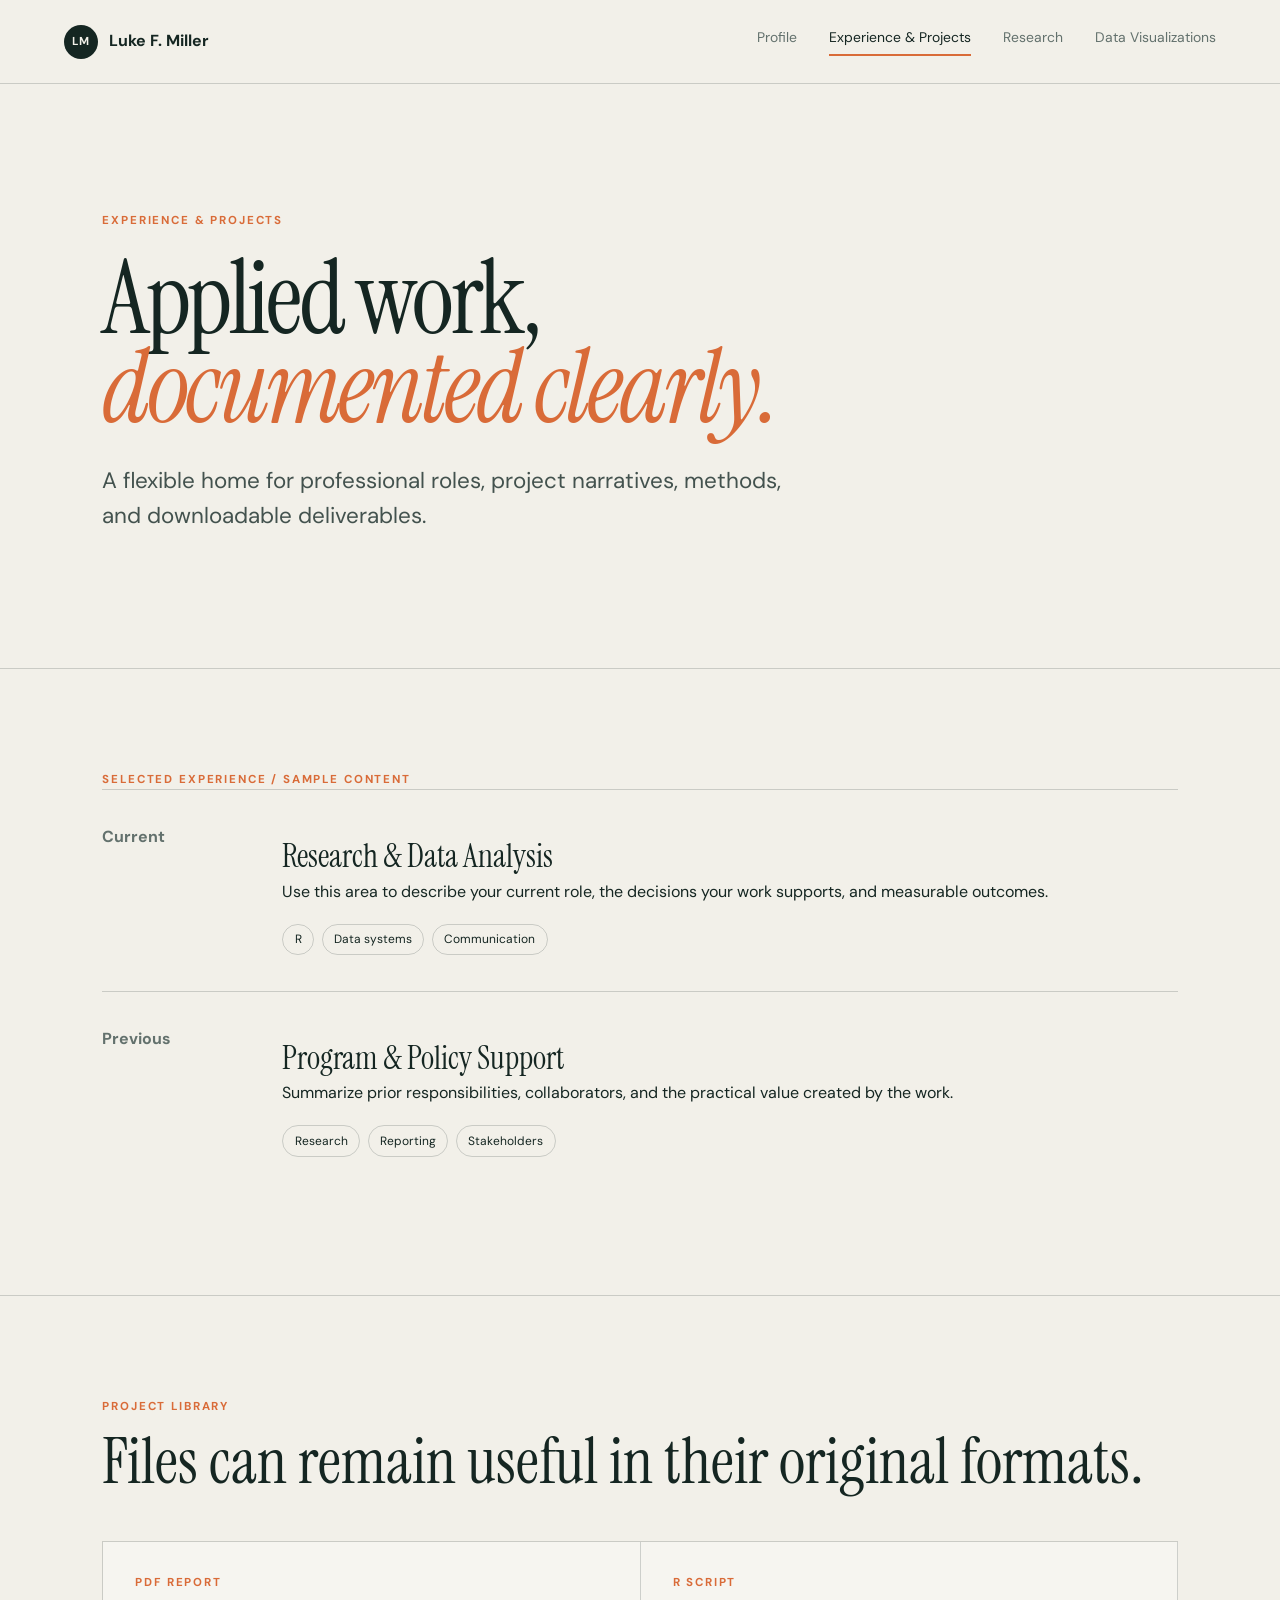
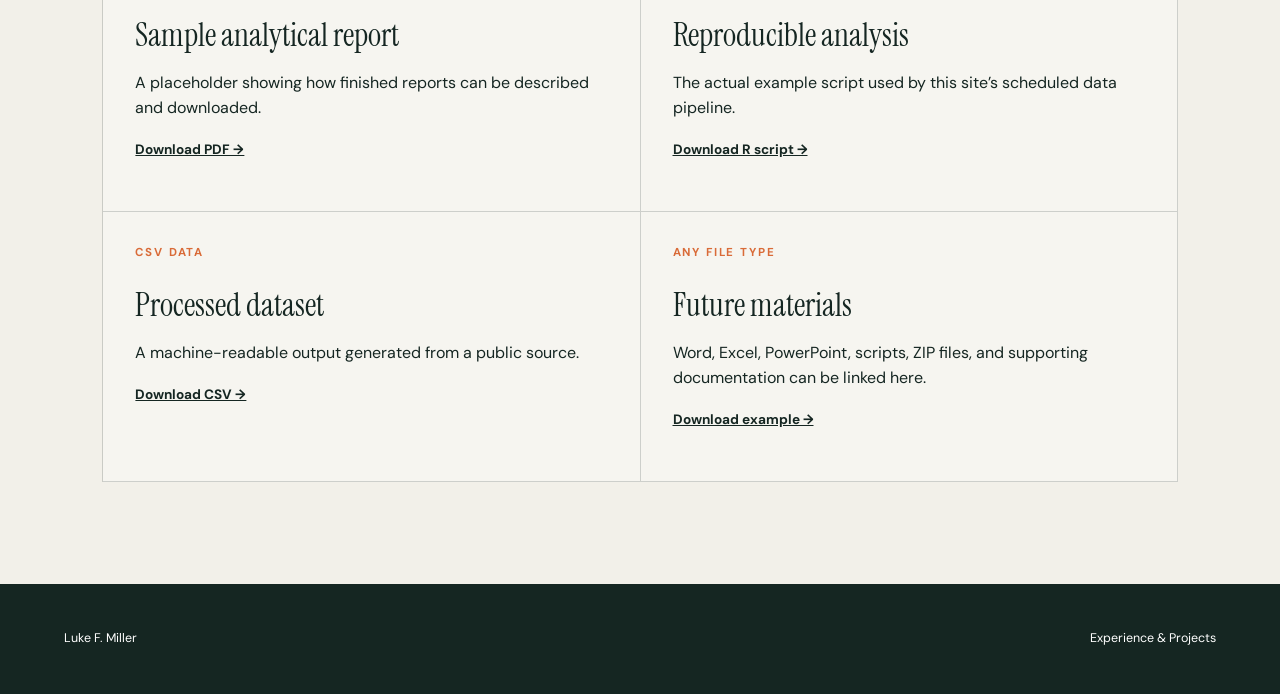
==== docs/experience.html @ 25cd1613 "Build professional portfolio and automated data dashboard" ====
<!doctype html>
<html lang="en">
<head>
  <meta charset="utf-8"><meta name="viewport" content="width=device-width,initial-scale=1">
  <title>Experience & Projects | Luke F. Miller</title>
  <link rel="stylesheet" href="assets/styles.css">
</head>
<body>
  <a class="skip-link" href="#main">Skip to content</a>
  <header class="site-header">
    <a class="brand" href="index.html"><span>LM</span> Luke F. Miller</a>
    <button class="nav-toggle" aria-expanded="false" aria-controls="site-nav">Menu</button>
    <nav id="site-nav" aria-label="Primary"><a href="index.html">Profile</a><a class="active" href="experience.html">Experience &amp; Projects</a><a href="research.html">Research</a><a href="visualizations.html">Data Visualizations</a></nav>
  </header>
  <main id="main">
    <section class="page-intro"><div class="eyebrow">Experience &amp; Projects</div><h1>Applied work,<br><em>documented clearly.</em></h1><p class="lede">A flexible home for professional roles, project narratives, methods, and downloadable deliverables.</p></section>
    <section class="section">
      <div class="section-number">Selected experience / sample content</div>
      <div class="timeline">
        <article><div class="date">Current</div><div><h2>Research &amp; Data Analysis</h2><p>Use this area to describe your current role, the decisions your work supports, and measurable outcomes.</p><div class="tag-row"><span>R</span><span>Data systems</span><span>Communication</span></div></div></article>
        <article><div class="date">Previous</div><div><h2>Program &amp; Policy Support</h2><p>Summarize prior responsibilities, collaborators, and the practical value created by the work.</p><div class="tag-row"><span>Research</span><span>Reporting</span><span>Stakeholders</span></div></div></article>
      </div>
    </section>
    <section class="section">
      <div class="section-number">Project library</div>
      <h2>Files can remain useful in their original formats.</h2>
      <div class="project-grid">
        <article class="project"><div class="project-type">PDF report</div><h3>Sample analytical report</h3><p>A placeholder showing how finished reports can be described and downloaded.</p><a href="downloads/sample-project-report.pdf" download>Download PDF →</a></article>
        <article class="project"><div class="project-type">R script</div><h3>Reproducible analysis</h3><p>The actual example script used by this site’s scheduled data pipeline.</p><a href="downloads/update_earthquakes.R" download>Download R script →</a></article>
        <article class="project"><div class="project-type">CSV data</div><h3>Processed dataset</h3><p>A machine-readable output generated from a public source.</p><a href="data/earthquakes.csv" download>Download CSV →</a></article>
        <article class="project"><div class="project-type">Any file type</div><h3>Future materials</h3><p>Word, Excel, PowerPoint, scripts, ZIP files, and supporting documentation can be linked here.</p><a href="downloads/sample-project-notes.txt" download>Download example →</a></article>
      </div>
    </section>
  </main>
  <footer><span>Luke F. Miller</span><span>Experience &amp; Projects</span></footer>
  <script src="assets/site.js"></script>
</body>
</html>
---- docs/assets/styles.css ----
@import url('https://fonts.googleapis.com/css2?family=DM+Sans:wght@400;500;600;700&family=Instrument+Serif:ital@0;1&display=swap');
:root{--ink:#152622;--paper:#f2f0e9;--white:#fff;--accent:#d96b38;--teal:#174f48;--lime:#c8d86b;--line:rgba(21,38,34,.18);--muted:#63716d;--sans:"DM Sans",sans-serif;--serif:"Instrument Serif",serif}
*{box-sizing:border-box}html{scroll-behavior:smooth}body{margin:0;background:var(--paper);color:var(--ink);font-family:var(--sans);line-height:1.55}.skip-link{position:absolute;left:-999px}.skip-link:focus{left:1rem;top:1rem;background:#fff;padding:.75rem;z-index:99}a{color:inherit}.site-header{height:84px;padding:0 clamp(1.25rem,5vw,5rem);display:flex;align-items:center;justify-content:space-between;border-bottom:1px solid var(--line);position:relative}.brand{text-decoration:none;font-weight:700;display:flex;align-items:center;gap:.7rem}.brand span{display:grid;place-items:center;width:34px;height:34px;border-radius:50%;background:var(--ink);color:var(--paper);font-size:.72rem;letter-spacing:.08em}.site-header nav{display:flex;gap:clamp(1rem,2.5vw,2.5rem)}.site-header nav a{text-decoration:none;color:var(--muted);font-size:.87rem}.site-header nav a:hover,.site-header nav a.active{color:var(--ink)}.site-header nav a.active{border-bottom:2px solid var(--accent);padding-bottom:.35rem}.nav-toggle{display:none;border:1px solid var(--ink);background:transparent;padding:.55rem .8rem}
main{min-height:70vh}.hero,.page-intro{padding:clamp(5rem,10vw,10rem) clamp(1.25rem,8vw,8rem) 4rem}.hero{min-height:calc(100vh - 84px)}.eyebrow,.section-number,.project-type,.pub-kind{text-transform:uppercase;letter-spacing:.16em;font-size:.72rem;font-weight:700;color:var(--accent)}h1,h2,h3,p{margin-top:0}h1{font-family:var(--serif);font-size:clamp(4rem,9vw,8.5rem);line-height:.87;font-weight:400;max-width:1100px;margin:1.5rem 0 2rem;letter-spacing:-.035em}h1 em,h2 em{color:var(--accent);font-weight:400}.lede{font-size:clamp(1.1rem,2vw,1.4rem);max-width:720px;color:#43524e}.actions{display:flex;gap:.8rem;flex-wrap:wrap;margin:2.5rem 0}.button{display:inline-flex;align-items:center;justify-content:center;text-decoration:none;border:1px solid var(--ink);padding:.9rem 1.25rem;font-weight:600;font-size:.88rem}.button.primary{background:var(--ink);color:#fff}.button.secondary{background:transparent}.button.small{padding:.65rem 1rem}.hero-rule{height:1px;background:var(--line);margin:clamp(4rem,9vw,8rem) 0 1.5rem}.contact-strip{display:flex;flex-wrap:wrap;gap:1.5rem}.contact-strip a{font-size:.82rem;text-decoration:none;border-bottom:1px solid var(--line)}
.section{padding:clamp(4rem,8vw,8rem) clamp(1.25rem,8vw,8rem);border-top:1px solid var(--line)}.split{display:grid;grid-template-columns:minmax(240px,1fr) minmax(300px,1fr);gap:8vw}.section h2{font-family:var(--serif);font-size:clamp(2.6rem,5vw,5rem);font-weight:400;line-height:.95;margin:1rem 0}.prose{font-size:1.05rem;max-width:700px}.muted{color:var(--muted)}code{font-size:.88em;background:rgba(255,255,255,.6);padding:.14rem .35rem}.text-link{font-weight:700;text-decoration:none;border-bottom:1px solid}
.feature-grid{display:grid;grid-template-columns:repeat(3,1fr);margin:0 clamp(1.25rem,5vw,5rem) clamp(4rem,8vw,8rem)}.feature-card{min-height:360px;background:#fff;padding:2rem;display:flex;flex-direction:column;text-decoration:none;border-right:1px solid var(--line);transition:transform .2s}.feature-card:hover{transform:translateY(-5px)}.feature-card span{font-size:.75rem;text-transform:uppercase;letter-spacing:.15em}.feature-card h3{font-family:var(--serif);font-size:2.4rem;line-height:1.05;font-weight:400;margin:auto 0}.feature-card b{font-size:.85rem}.feature-card.dark{background:var(--teal);color:#fff}.feature-card.accent{background:var(--lime)}.resume-preview{display:grid;grid-template-columns:1fr 1.2fr;gap:6vw;background:var(--white)}.resume-preview iframe{width:100%;height:620px;border:1px solid var(--line);background:#eee}
.page-intro{padding-bottom:7rem}.page-intro h1{font-size:clamp(3.8rem,8vw,7.5rem)}.timeline article,.publication-list article{display:grid;grid-template-columns:180px 1fr;border-top:1px solid var(--line);padding:2.2rem 0}.timeline h2,.publication-list h2{font-family:var(--serif);font-size:2rem;font-weight:400;margin-bottom:.5rem}.date,.pub-year{font-weight:700;color:var(--muted)}.tag-row{display:flex;flex-wrap:wrap;gap:.5rem;margin-top:1.2rem}.tag-row span{border:1px solid var(--line);border-radius:20px;padding:.35rem .7rem;font-size:.75rem}.tag-row.large span{font-size:.9rem;padding:.55rem 1rem}.project-grid{display:grid;grid-template-columns:repeat(2,1fr);margin-top:3rem;border-top:1px solid var(--line);border-left:1px solid var(--line)}.project{min-height:270px;padding:2rem;border-right:1px solid var(--line);border-bottom:1px solid var(--line);background:rgba(255,255,255,.32)}.project h3{font-family:var(--serif);font-size:2rem;font-weight:400;margin:1.2rem 0 .7rem}.project a,.publication-list a{font-weight:700;font-size:.85rem;margin-right:1rem}.research-hero{background:var(--teal);color:#fff}.research-hero .lede{color:#dbe5e2}
.dashboard-intro{padding-bottom:4rem}.dashboard-shell{margin:0 clamp(1.25rem,5vw,5rem) 6rem;background:#fff;border:1px solid var(--line)}.dashboard-toolbar{display:flex;justify-content:space-between;align-items:center;padding:1rem 1.5rem;border-bottom:1px solid var(--line)}.dashboard-toolbar>div{display:flex;align-items:center;gap:.65rem}.dashboard-toolbar small{color:var(--muted);margin-left:.5rem}.status-dot{width:9px;height:9px;background:#4ea867;border-radius:50%;box-shadow:0 0 0 4px rgba(78,168,103,.15)}.metric-grid{display:grid;grid-template-columns:repeat(4,1fr)}.metric{padding:1.5rem;border-right:1px solid var(--line);border-bottom:1px solid var(--line)}.metric:last-child{border-right:0}.metric span,.metric small{display:block;color:var(--muted);font-size:.78rem}.metric strong{display:block;font-family:var(--serif);font-size:3.3rem;font-weight:400;line-height:1;margin:.8rem 0}.metric small{white-space:nowrap;overflow:hidden;text-overflow:ellipsis}.chart-panel,.table-panel{padding:2rem;border-bottom:1px solid var(--line)}.chart-heading{display:flex;justify-content:space-between;align-items:flex-end;gap:2rem;margin-bottom:2rem}.chart-heading h2{font-family:var(--serif);font-size:2.2rem;font-weight:400;margin:.3rem 0 0}.chart-heading label{font-size:.8rem}.chart-heading select{margin-left:.5rem;padding:.5rem;background:#fff;border:1px solid var(--line)}.bar-chart{display:grid;gap:.8rem}.bar-row{display:grid;grid-template-columns:70px 1fr 40px;gap:1rem;align-items:center;font-size:.78rem}.bar-row>div{height:24px;background:#edf0eb}.bar-row i{display:block;height:100%;min-width:2px;background:var(--accent);transition:width .3s}.table-scroll{overflow:auto}table{width:100%;border-collapse:collapse;font-size:.84rem}th,td{text-align:left;padding:.85rem;border-bottom:1px solid var(--line)}th{text-transform:uppercase;letter-spacing:.08em;font-size:.67rem;color:var(--muted)}.mag{display:grid;place-items:center;width:38px;height:38px;border-radius:50%;background:var(--lime)}.methodology{background:#e5e7df}
footer{min-height:110px;padding:2rem clamp(1.25rem,5vw,5rem);display:flex;align-items:center;justify-content:space-between;background:var(--ink);color:#fff;font-size:.78rem}
@media(max-width:850px){.site-header{height:auto;min-height:72px;flex-wrap:wrap;padding:1rem 1.25rem}.nav-toggle{display:block}.site-header nav{display:none;flex-basis:100%;flex-direction:column;padding:1.5rem 0 .5rem}.site-header nav.open{display:flex}.split,.resume-preview{grid-template-columns:1fr}.feature-grid{grid-template-columns:1fr}.feature-card{min-height:260px}.metric-grid{grid-template-columns:repeat(2,1fr)}.project-grid{grid-template-columns:1fr}.timeline article,.publication-list article{grid-template-columns:1fr;gap:.6rem}.resume-preview iframe{height:500px}.dashboard-toolbar,.chart-heading{align-items:flex-start;flex-direction:column}.dashboard-toolbar small{display:block;margin:0}.contact-strip{gap:.8rem 1.2rem}}@media(max-width:480px){h1{font-size:3.5rem}.metric-grid{grid-template-columns:1fr}.metric{border-right:0}.resume-preview iframe{height:430px}.hero{padding-top:4rem}}
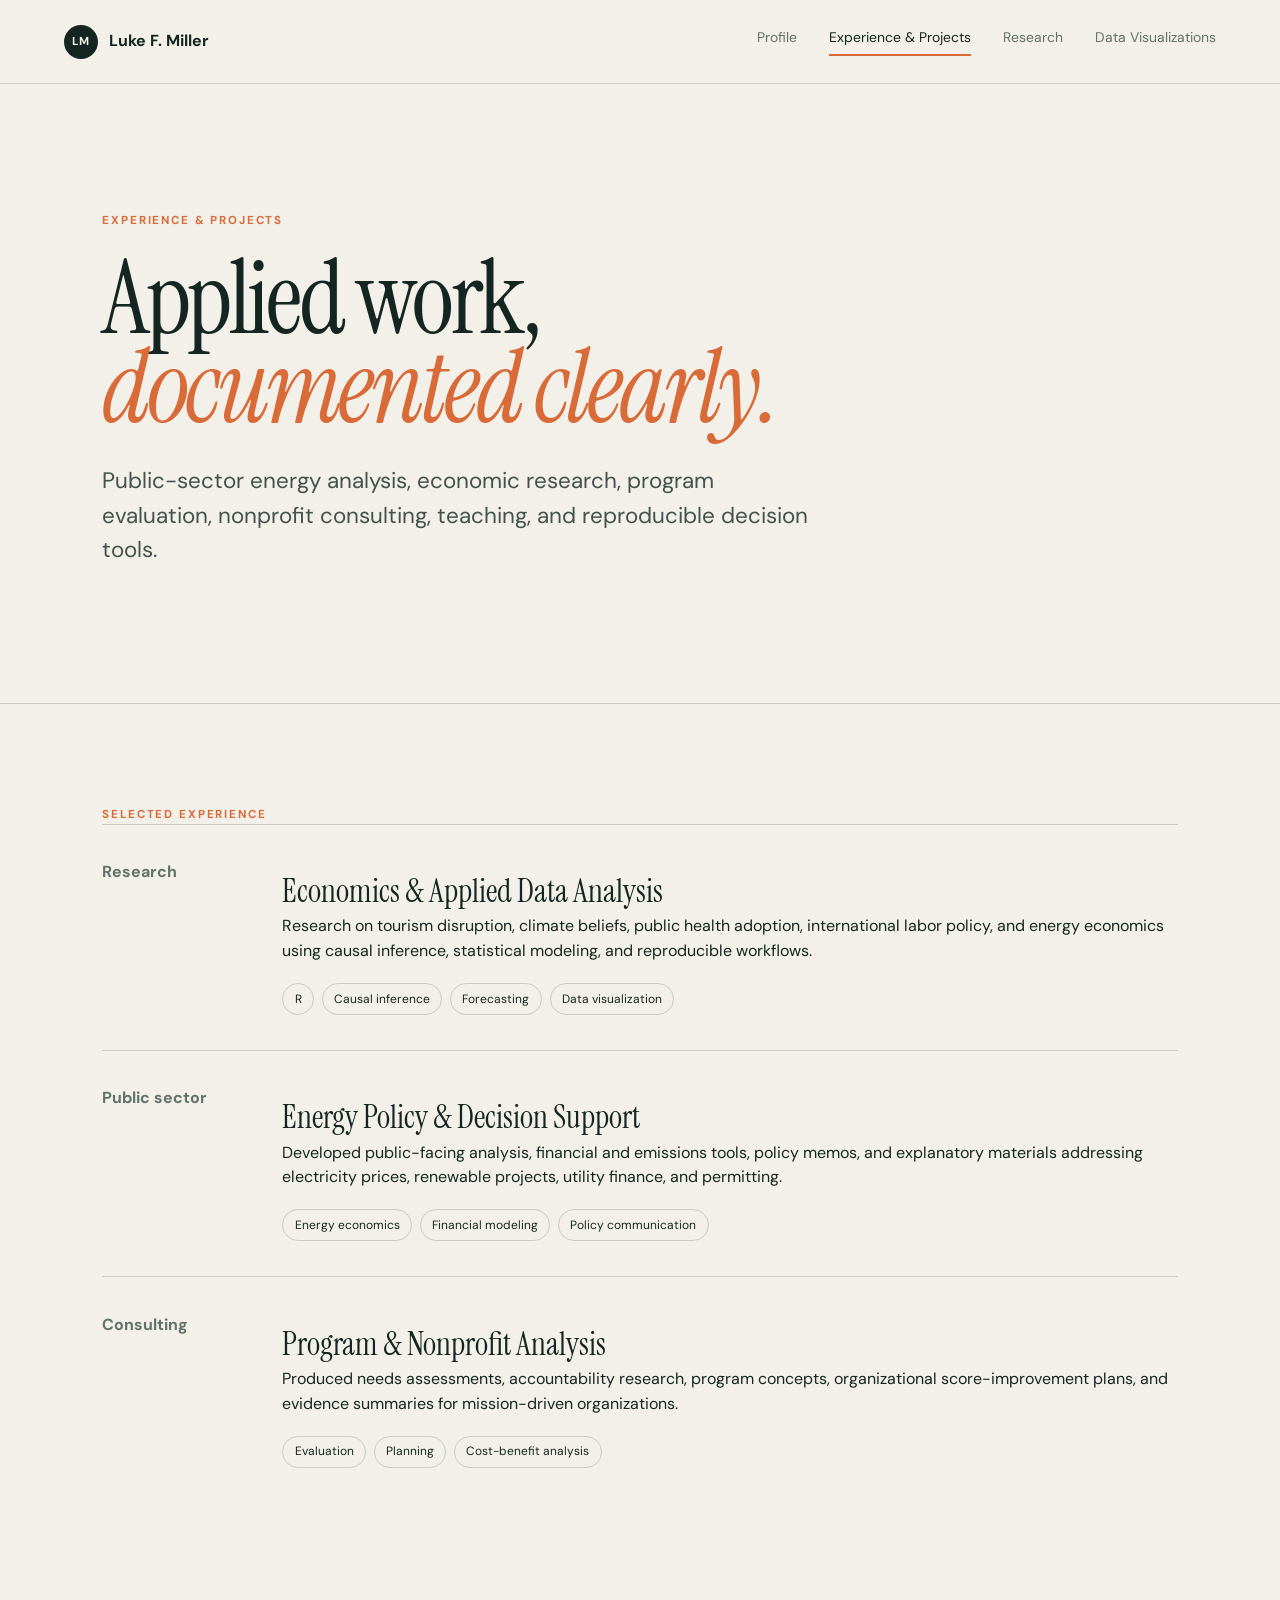
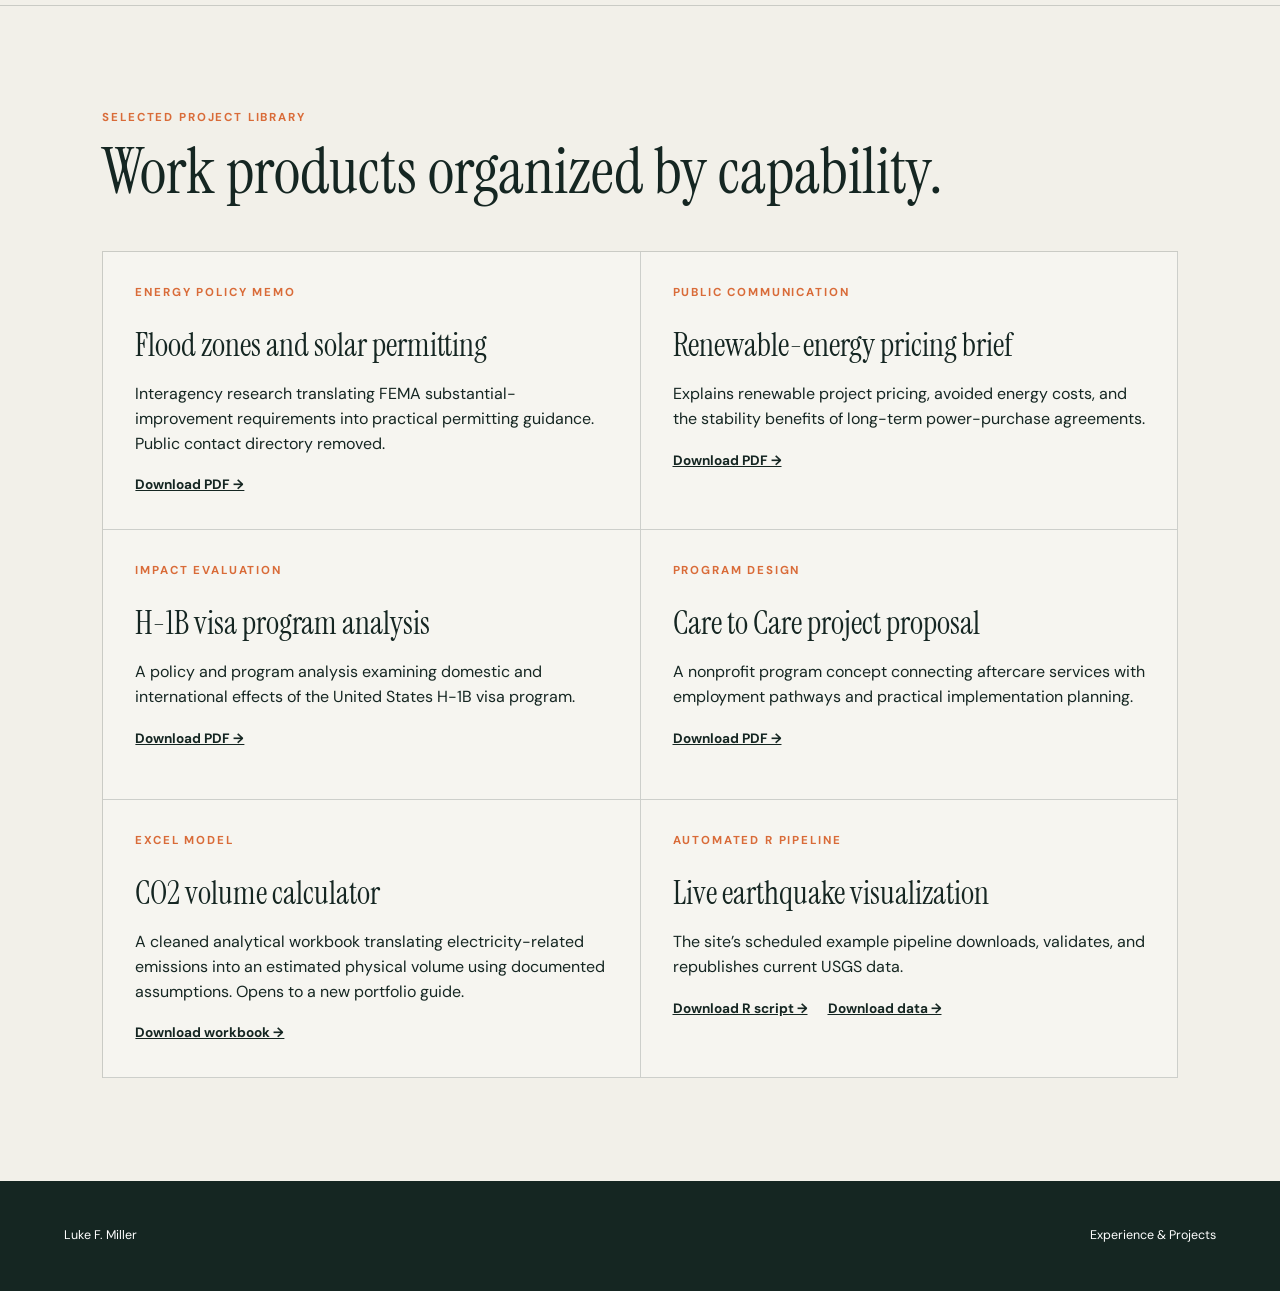
==== commit 0c7f1eb1: "Add verified portfolio work and credentials" ====
--- a/docs/experience.html
+++ b/docs/experience.html
@@ -13,22 +13,25 @@
     <nav id="site-nav" aria-label="Primary"><a href="index.html">Profile</a><a class="active" href="experience.html">Experience &amp; Projects</a><a href="research.html">Research</a><a href="visualizations.html">Data Visualizations</a></nav>
   </header>
   <main id="main">
-    <section class="page-intro"><div class="eyebrow">Experience &amp; Projects</div><h1>Applied work,<br><em>documented clearly.</em></h1><p class="lede">A flexible home for professional roles, project narratives, methods, and downloadable deliverables.</p></section>
+    <section class="page-intro"><div class="eyebrow">Experience &amp; Projects</div><h1>Applied work,<br><em>documented clearly.</em></h1><p class="lede">Public-sector energy analysis, economic research, program evaluation, nonprofit consulting, teaching, and reproducible decision tools.</p></section>
     <section class="section">
-      <div class="section-number">Selected experience / sample content</div>
+      <div class="section-number">Selected experience</div>
       <div class="timeline">
-        <article><div class="date">Current</div><div><h2>Research &amp; Data Analysis</h2><p>Use this area to describe your current role, the decisions your work supports, and measurable outcomes.</p><div class="tag-row"><span>R</span><span>Data systems</span><span>Communication</span></div></div></article>
-        <article><div class="date">Previous</div><div><h2>Program &amp; Policy Support</h2><p>Summarize prior responsibilities, collaborators, and the practical value created by the work.</p><div class="tag-row"><span>Research</span><span>Reporting</span><span>Stakeholders</span></div></div></article>
+        <article><div class="date">Research</div><div><h2>Economics &amp; Applied Data Analysis</h2><p>Research on tourism disruption, climate beliefs, public health adoption, international labor policy, and energy economics using causal inference, statistical modeling, and reproducible workflows.</p><div class="tag-row"><span>R</span><span>Causal inference</span><span>Forecasting</span><span>Data visualization</span></div></div></article>
+        <article><div class="date">Public sector</div><div><h2>Energy Policy &amp; Decision Support</h2><p>Developed public-facing analysis, financial and emissions tools, policy memos, and explanatory materials addressing electricity prices, renewable projects, utility finance, and permitting.</p><div class="tag-row"><span>Energy economics</span><span>Financial modeling</span><span>Policy communication</span></div></div></article>
+        <article><div class="date">Consulting</div><div><h2>Program &amp; Nonprofit Analysis</h2><p>Produced needs assessments, accountability research, program concepts, organizational score-improvement plans, and evidence summaries for mission-driven organizations.</p><div class="tag-row"><span>Evaluation</span><span>Planning</span><span>Cost-benefit analysis</span></div></div></article>
       </div>
     </section>
     <section class="section">
-      <div class="section-number">Project library</div>
-      <h2>Files can remain useful in their original formats.</h2>
+      <div class="section-number">Selected project library</div>
+      <h2>Work products organized by capability.</h2>
       <div class="project-grid">
-        <article class="project"><div class="project-type">PDF report</div><h3>Sample analytical report</h3><p>A placeholder showing how finished reports can be described and downloaded.</p><a href="downloads/sample-project-report.pdf" download>Download PDF →</a></article>
-        <article class="project"><div class="project-type">R script</div><h3>Reproducible analysis</h3><p>The actual example script used by this site’s scheduled data pipeline.</p><a href="downloads/update_earthquakes.R" download>Download R script →</a></article>
-        <article class="project"><div class="project-type">CSV data</div><h3>Processed dataset</h3><p>A machine-readable output generated from a public source.</p><a href="data/earthquakes.csv" download>Download CSV →</a></article>
-        <article class="project"><div class="project-type">Any file type</div><h3>Future materials</h3><p>Word, Excel, PowerPoint, scripts, ZIP files, and supporting documentation can be linked here.</p><a href="downloads/sample-project-notes.txt" download>Download example →</a></article>
+        <article class="project"><div class="project-type">Energy policy memo</div><h3>Flood zones and solar permitting</h3><p>Interagency research translating FEMA substantial-improvement requirements into practical permitting guidance. Public contact directory removed.</p><a href="portfolio/public-sector-tools/flood-zone-solar-memo.pdf" download>Download PDF →</a></article>
+        <article class="project"><div class="project-type">Public communication</div><h3>Renewable-energy pricing brief</h3><p>Explains renewable project pricing, avoided energy costs, and the stability benefits of long-term power-purchase agreements.</p><a href="portfolio/public-sector-tools/renewable-energy-pricing-brief.pdf" download>Download PDF →</a></article>
+        <article class="project"><div class="project-type">Impact evaluation</div><h3>H-1B visa program analysis</h3><p>A policy and program analysis examining domestic and international effects of the United States H-1B visa program.</p><a href="portfolio/policy-evaluation/h1b-visa-impact-evaluation.pdf" download>Download PDF →</a></article>
+        <article class="project"><div class="project-type">Program design</div><h3>Care to Care project proposal</h3><p>A nonprofit program concept connecting aftercare services with employment pathways and practical implementation planning.</p><a href="portfolio/policy-evaluation/care-to-care-project-proposal.pdf" download>Download PDF →</a></article>
+        <article class="project"><div class="project-type">Excel model</div><h3>CO2 volume calculator</h3><p>A cleaned analytical workbook translating electricity-related emissions into an estimated physical volume using documented assumptions. Opens to a new portfolio guide.</p><a href="portfolio/public-sector-tools/co2-volume-calculator.xlsx" download>Download workbook →</a></article>
+        <article class="project"><div class="project-type">Automated R pipeline</div><h3>Live earthquake visualization</h3><p>The site’s scheduled example pipeline downloads, validates, and republishes current USGS data.</p><a href="downloads/update_earthquakes.R" download>Download R script →</a> <a href="data/earthquakes.csv" download>Download data →</a></article>
       </div>
     </section>
   </main>
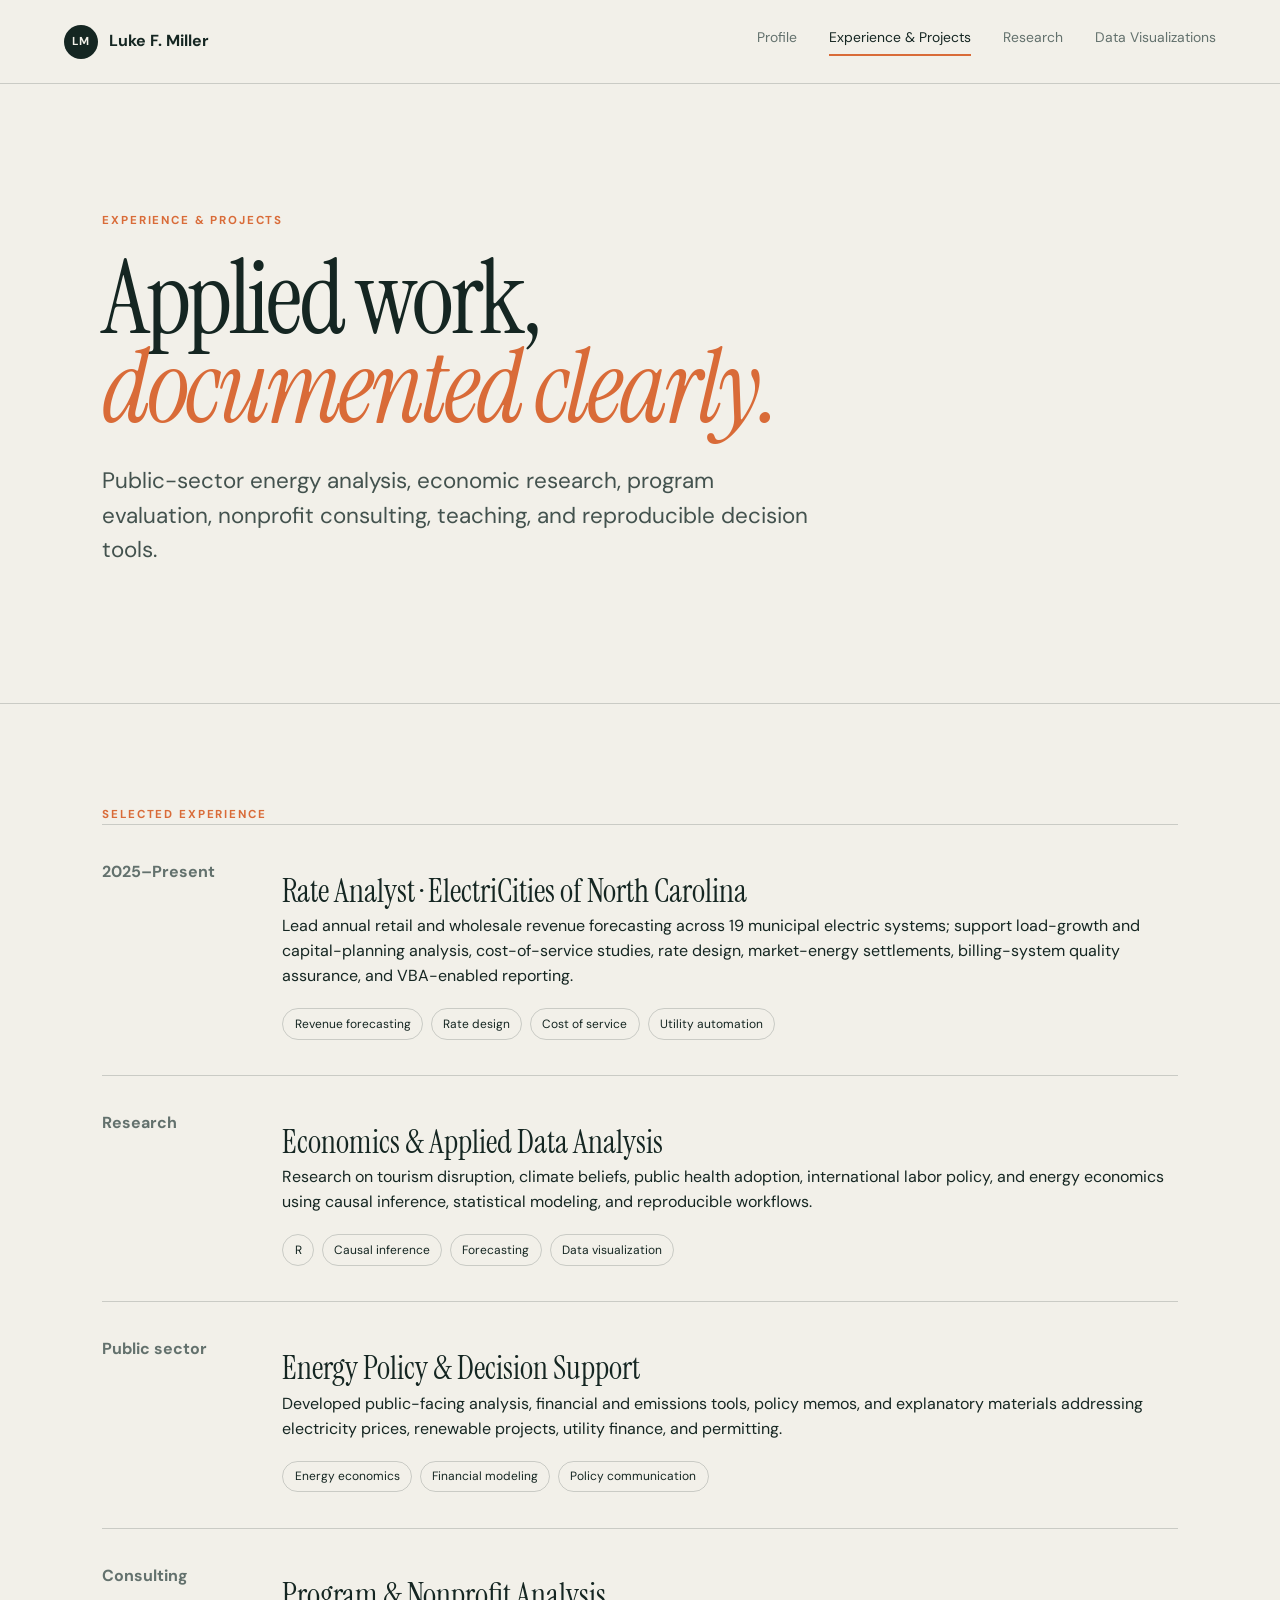
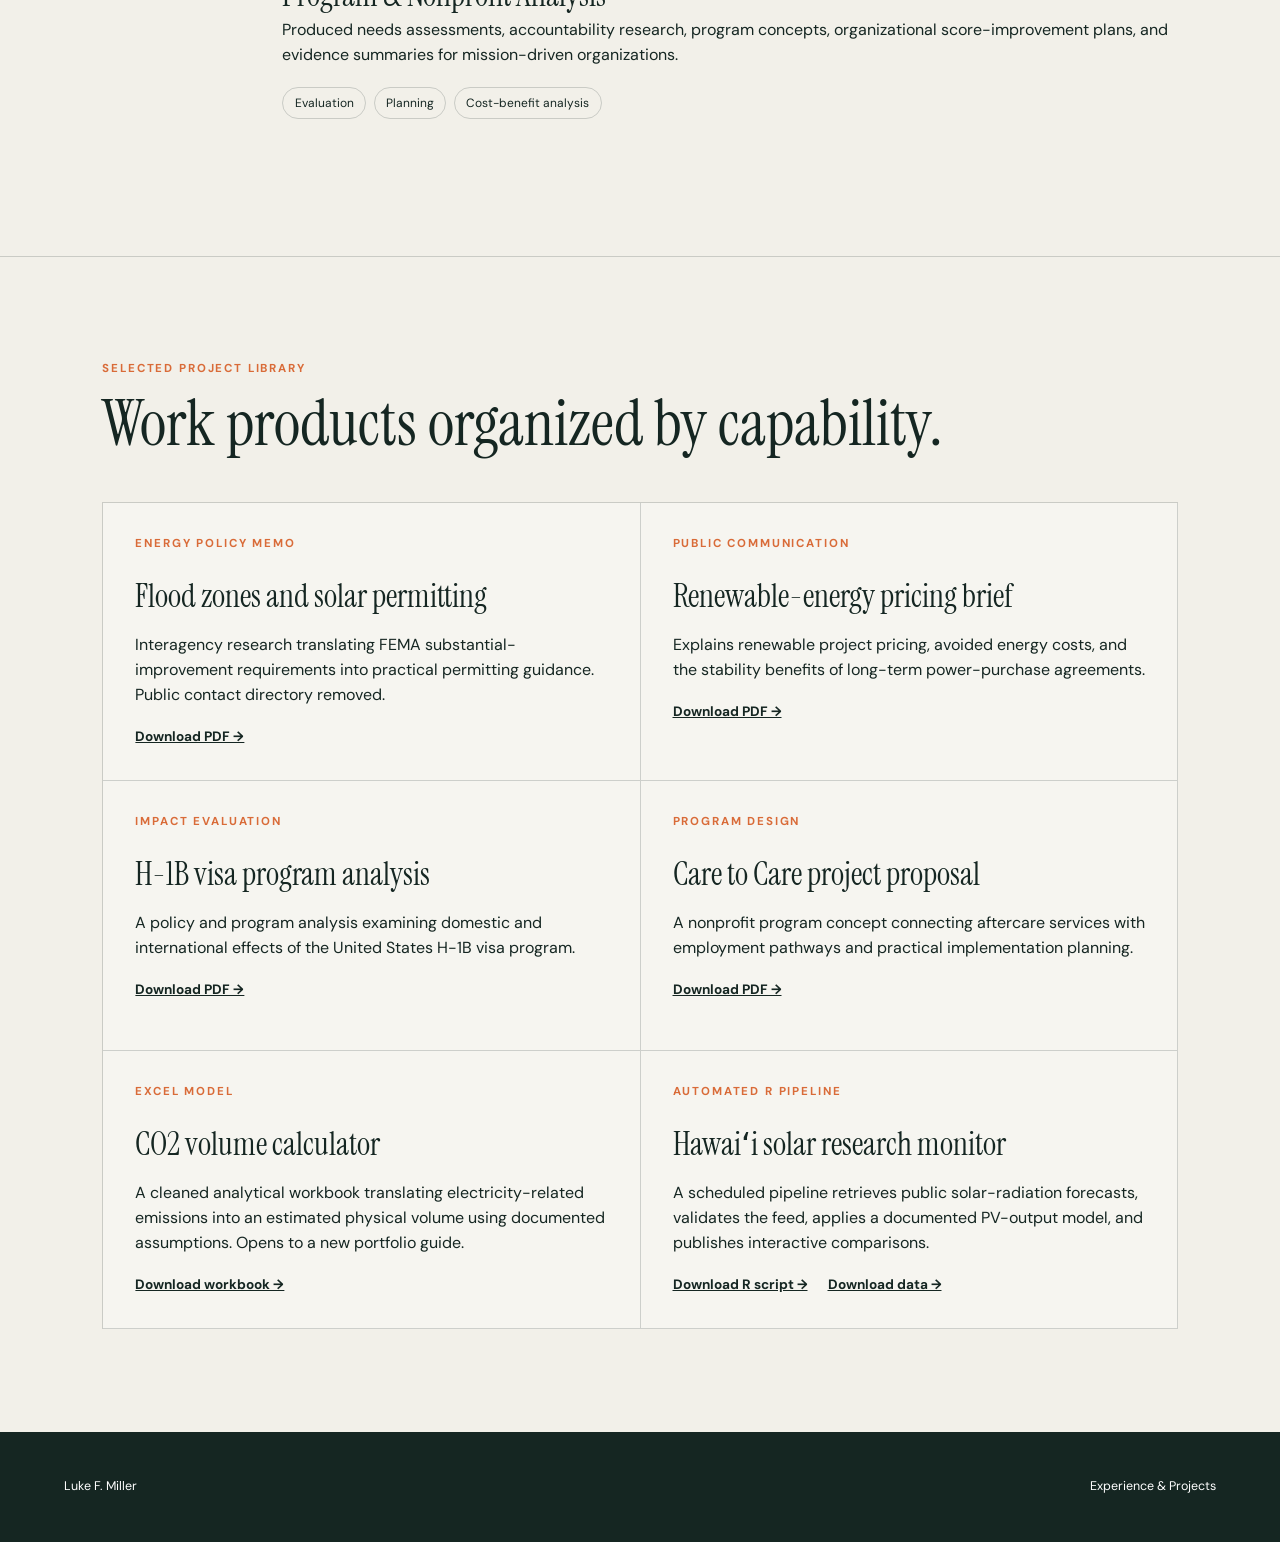
==== commit 9a5113db: "Refresh portfolio and add live solar dashboard" ====
--- a/docs/experience.html
+++ b/docs/experience.html
@@ -17,6 +17,7 @@
     <section class="section">
       <div class="section-number">Selected experience</div>
       <div class="timeline">
+        <article><div class="date">2025–Present</div><div><h2>Rate Analyst · ElectriCities of North Carolina</h2><p>Lead annual retail and wholesale revenue forecasting across 19 municipal electric systems; support load-growth and capital-planning analysis, cost-of-service studies, rate design, market-energy settlements, billing-system quality assurance, and VBA-enabled reporting.</p><div class="tag-row"><span>Revenue forecasting</span><span>Rate design</span><span>Cost of service</span><span>Utility automation</span></div></div></article>
         <article><div class="date">Research</div><div><h2>Economics &amp; Applied Data Analysis</h2><p>Research on tourism disruption, climate beliefs, public health adoption, international labor policy, and energy economics using causal inference, statistical modeling, and reproducible workflows.</p><div class="tag-row"><span>R</span><span>Causal inference</span><span>Forecasting</span><span>Data visualization</span></div></div></article>
         <article><div class="date">Public sector</div><div><h2>Energy Policy &amp; Decision Support</h2><p>Developed public-facing analysis, financial and emissions tools, policy memos, and explanatory materials addressing electricity prices, renewable projects, utility finance, and permitting.</p><div class="tag-row"><span>Energy economics</span><span>Financial modeling</span><span>Policy communication</span></div></div></article>
         <article><div class="date">Consulting</div><div><h2>Program &amp; Nonprofit Analysis</h2><p>Produced needs assessments, accountability research, program concepts, organizational score-improvement plans, and evidence summaries for mission-driven organizations.</p><div class="tag-row"><span>Evaluation</span><span>Planning</span><span>Cost-benefit analysis</span></div></div></article>
@@ -31,7 +32,7 @@
         <article class="project"><div class="project-type">Impact evaluation</div><h3>H-1B visa program analysis</h3><p>A policy and program analysis examining domestic and international effects of the United States H-1B visa program.</p><a href="portfolio/policy-evaluation/h1b-visa-impact-evaluation.pdf" download>Download PDF →</a></article>
         <article class="project"><div class="project-type">Program design</div><h3>Care to Care project proposal</h3><p>A nonprofit program concept connecting aftercare services with employment pathways and practical implementation planning.</p><a href="portfolio/policy-evaluation/care-to-care-project-proposal.pdf" download>Download PDF →</a></article>
         <article class="project"><div class="project-type">Excel model</div><h3>CO2 volume calculator</h3><p>A cleaned analytical workbook translating electricity-related emissions into an estimated physical volume using documented assumptions. Opens to a new portfolio guide.</p><a href="portfolio/public-sector-tools/co2-volume-calculator.xlsx" download>Download workbook →</a></article>
-        <article class="project"><div class="project-type">Automated R pipeline</div><h3>Live earthquake visualization</h3><p>The site’s scheduled example pipeline downloads, validates, and republishes current USGS data.</p><a href="downloads/update_earthquakes.R" download>Download R script →</a> <a href="data/earthquakes.csv" download>Download data →</a></article>
+        <article class="project"><div class="project-type">Automated R pipeline</div><h3>Hawaiʻi solar research monitor</h3><p>A scheduled pipeline retrieves public solar-radiation forecasts, validates the feed, applies a documented PV-output model, and publishes interactive comparisons.</p><a href="downloads/update_solar.R" download>Download R script →</a> <a href="data/hawaii_solar.csv" download>Download data →</a></article>
       </div>
     </section>
   </main>
--- a/docs/assets/styles.css
+++ b/docs/assets/styles.css
@@ -9,3 +9,23 @@
 footer{min-height:110px;padding:2rem clamp(1.25rem,5vw,5rem);display:flex;align-items:center;justify-content:space-between;background:var(--ink);color:#fff;font-size:.78rem}
 @media(max-width:850px){.site-header{height:auto;min-height:72px;flex-wrap:wrap;padding:1rem 1.25rem}.nav-toggle{display:block}.site-header nav{display:none;flex-basis:100%;flex-direction:column;padding:1.5rem 0 .5rem}.site-header nav.open{display:flex}.split,.resume-preview{grid-template-columns:1fr}.feature-grid{grid-template-columns:1fr}.feature-card{min-height:260px}.metric-grid{grid-template-columns:repeat(2,1fr)}.project-grid{grid-template-columns:1fr}.timeline article,.publication-list article{grid-template-columns:1fr;gap:.6rem}.resume-preview iframe{height:500px}.dashboard-toolbar,.chart-heading{align-items:flex-start;flex-direction:column}.dashboard-toolbar small{display:block;margin:0}.contact-strip{gap:.8rem 1.2rem}}@media(max-width:480px){h1{font-size:3.5rem}.metric-grid{grid-template-columns:1fr}.metric{border-right:0}.resume-preview iframe{height:430px}.hero{padding-top:4rem}}
 
+/* Denser profile introduction */
+.compact-hero{min-height:auto;padding-top:clamp(3.5rem,6vw,6rem);display:grid;grid-template-columns:minmax(0,1.35fr) minmax(300px,.65fr);gap:5vw;align-items:start}
+.compact-hero h1{font-size:clamp(3.8rem,7.5vw,7.4rem);margin-bottom:1.5rem}
+.compact-hero .contact-strip{grid-column:1/-1;border-top:1px solid var(--line);padding-top:1.25rem;margin-top:1rem}
+.hero-brief{background:var(--teal);color:#fff;padding:2rem;box-shadow:14px 14px 0 var(--lime)}
+.hero-brief>span{text-transform:uppercase;letter-spacing:.16em;font-size:.68rem;color:var(--lime);font-weight:700}.hero-brief h2{font-family:var(--serif);font-size:2rem;line-height:1.05;font-weight:400;margin:1rem 0 1.5rem}.hero-brief ul{margin:0;padding-left:1.1rem}.hero-brief li{margin:.65rem 0;color:#dbe5e2;font-size:.9rem}
+.quick-proof{display:grid;grid-template-columns:repeat(4,1fr);background:var(--ink);color:#fff;padding:0 clamp(1.25rem,5vw,5rem)}.quick-proof article{padding:1.5rem;border-right:1px solid rgba(255,255,255,.18)}.quick-proof article:last-child{border-right:0}.quick-proof strong,.quick-proof span{display:block}.quick-proof strong{font-family:var(--serif);font-size:1.75rem;font-weight:400;color:var(--lime)}.quick-proof span{font-size:.72rem;color:#c7d2ce;max-width:220px}.compact-section{padding-top:5rem;padding-bottom:5rem}
+
+/* Energy research monitor */
+.energy-intro{display:grid;grid-template-columns:1.35fr .65fr;gap:7vw;align-items:end;background:linear-gradient(135deg,var(--teal),#0f3934);color:#fff}.energy-intro .lede{color:#dce8e4}.energy-intro-note{display:grid;border-top:1px solid rgba(255,255,255,.25)}.energy-intro-note b,.energy-intro-note span{padding:.75rem 0;border-bottom:1px solid rgba(255,255,255,.2)}.energy-intro-note b{color:var(--lime);text-transform:uppercase;letter-spacing:.14em;font-size:.7rem}.energy-intro-note span{font-size:.86rem}.download-row{display:flex;gap:.55rem;flex-wrap:wrap}.model-controls{display:grid;grid-template-columns:180px minmax(260px,1fr) auto;gap:2rem;align-items:end;padding:1.25rem 1.5rem;background:#edf0e7;border-bottom:1px solid var(--line)}.model-controls label{display:block;font-size:.75rem;font-weight:700;margin-bottom:.4rem}.model-controls select{width:100%;padding:.55rem;background:#fff;border:1px solid var(--line)}.model-controls input{width:100%;accent-color:var(--accent)}.model-controls p{margin:0;font-size:.75rem;color:var(--muted)}.word-metric{font-size:1.85rem!important}.chart-unit{font-size:.75rem;color:var(--muted)}.energy-bars{height:270px;display:grid;grid-template-columns:repeat(7,1fr);gap:1rem;align-items:end}.energy-bar{height:100%;display:grid;grid-template-rows:auto 1fr auto auto;gap:.4rem;text-align:center;font-size:.72rem}.energy-bar>div{height:100%;display:flex;align-items:end;background:#edf0eb}.energy-bar i{display:block;width:100%;min-height:2px;background:linear-gradient(var(--lime),var(--accent));transition:height .25s}.energy-bar strong{font-size:.9rem}.energy-bar small{color:var(--muted)}.line-chart{width:100%;min-height:260px}.line-chart svg{width:100%;display:block;overflow:visible}.line-chart polyline{fill:none;stroke:var(--accent);stroke-width:4;stroke-linejoin:round;stroke-linecap:round}.line-chart .grid line{stroke:var(--line);stroke-width:1}.line-chart text{font-family:var(--sans);font-size:12px;fill:var(--muted)}.location-panel{padding:2rem}.location-cards{display:grid;grid-template-columns:repeat(4,1fr);gap:1rem}.location-card{text-align:left;padding:1.25rem;background:var(--paper);border:1px solid var(--line);color:var(--ink);cursor:pointer}.location-card.selected{background:var(--teal);color:#fff;border-color:var(--teal)}.location-card span,.location-card strong,.location-card small{display:block}.location-card strong{font-family:var(--serif);font-size:2.5rem;font-weight:400;margin:.5rem 0}.location-card small{color:var(--muted)}.location-card.selected small{color:#dbe5e2}.formula{border-left:4px solid var(--accent);padding:1rem 1.2rem;background:#fff;margin:1.5rem 0}.formula b,.formula code{display:block}.formula code{margin-top:.55rem;background:none;padding:0}
+@media(max-width:850px){.compact-hero,.energy-intro{grid-template-columns:1fr}.quick-proof{grid-template-columns:1fr 1fr}.model-controls{grid-template-columns:1fr}.location-cards{grid-template-columns:1fr 1fr}.energy-bars{gap:.4rem}.energy-bar b{font-size:.62rem}.download-row{width:100%}}
+@media(max-width:480px){.quick-proof,.location-cards{grid-template-columns:1fr}.energy-bars{overflow-x:auto;grid-template-columns:repeat(7,68px);padding-bottom:.7rem}.compact-hero{padding-top:3rem}}
+
+/* Portrait and document previews */
+.headshot{width:calc(100% + 4rem);height:235px;object-fit:cover;object-position:center 27%;display:block;margin:-2rem -2rem 1.5rem}
+.artifact-showcase{background:#e7e8e0}.showcase-heading{display:grid;grid-template-columns:1fr .7fr;gap:6vw;align-items:end;margin-bottom:2.5rem}.showcase-heading>p{color:var(--muted);max-width:520px}.document-grid{display:grid;grid-template-columns:repeat(3,1fr);gap:1.2rem}.document-card{display:grid;grid-template-columns:115px 1fr;min-height:250px;background:#fff;border:1px solid var(--line);text-decoration:none;overflow:hidden;transition:transform .2s,box-shadow .2s}.document-card:hover{transform:translateY(-4px);box-shadow:0 14px 30px rgba(21,38,34,.1)}.document-card img{width:100%;height:100%;object-fit:cover;object-position:top;border-right:1px solid var(--line)}.document-card>div{padding:1.2rem;display:flex;flex-direction:column}.document-card span{font-size:.63rem;text-transform:uppercase;letter-spacing:.13em;color:var(--accent);font-weight:700}.document-card h3{font-family:var(--serif);font-weight:400;font-size:1.45rem;line-height:1.03;margin:.8rem 0}.document-card p{font-size:.78rem;color:var(--muted)}.document-card b{font-size:.75rem;margin-top:auto}.featured-document{grid-column:span 2;grid-template-columns:210px 1fr}.featured-document h3{font-size:2rem}.publication-featured .pub-year{display:flex;flex-direction:column;gap:.7rem}.publication-featured .pub-year img{width:145px;border:1px solid var(--line);background:#fff}.publication-featured .pub-year span{text-transform:uppercase;letter-spacing:.1em;font-size:.65rem;color:var(--accent)}
+@media(max-width:1050px){.document-grid{grid-template-columns:1fr 1fr}.featured-document{grid-column:1/-1}}
+@media(max-width:850px){.showcase-heading{grid-template-columns:1fr}.document-grid{grid-template-columns:1fr}.featured-document{grid-column:auto;grid-template-columns:140px 1fr}}
+@media(max-width:480px){.document-card,.featured-document{grid-template-columns:100px 1fr}.document-card h3,.featured-document h3{font-size:1.3rem}.document-card p{display:none}}
+
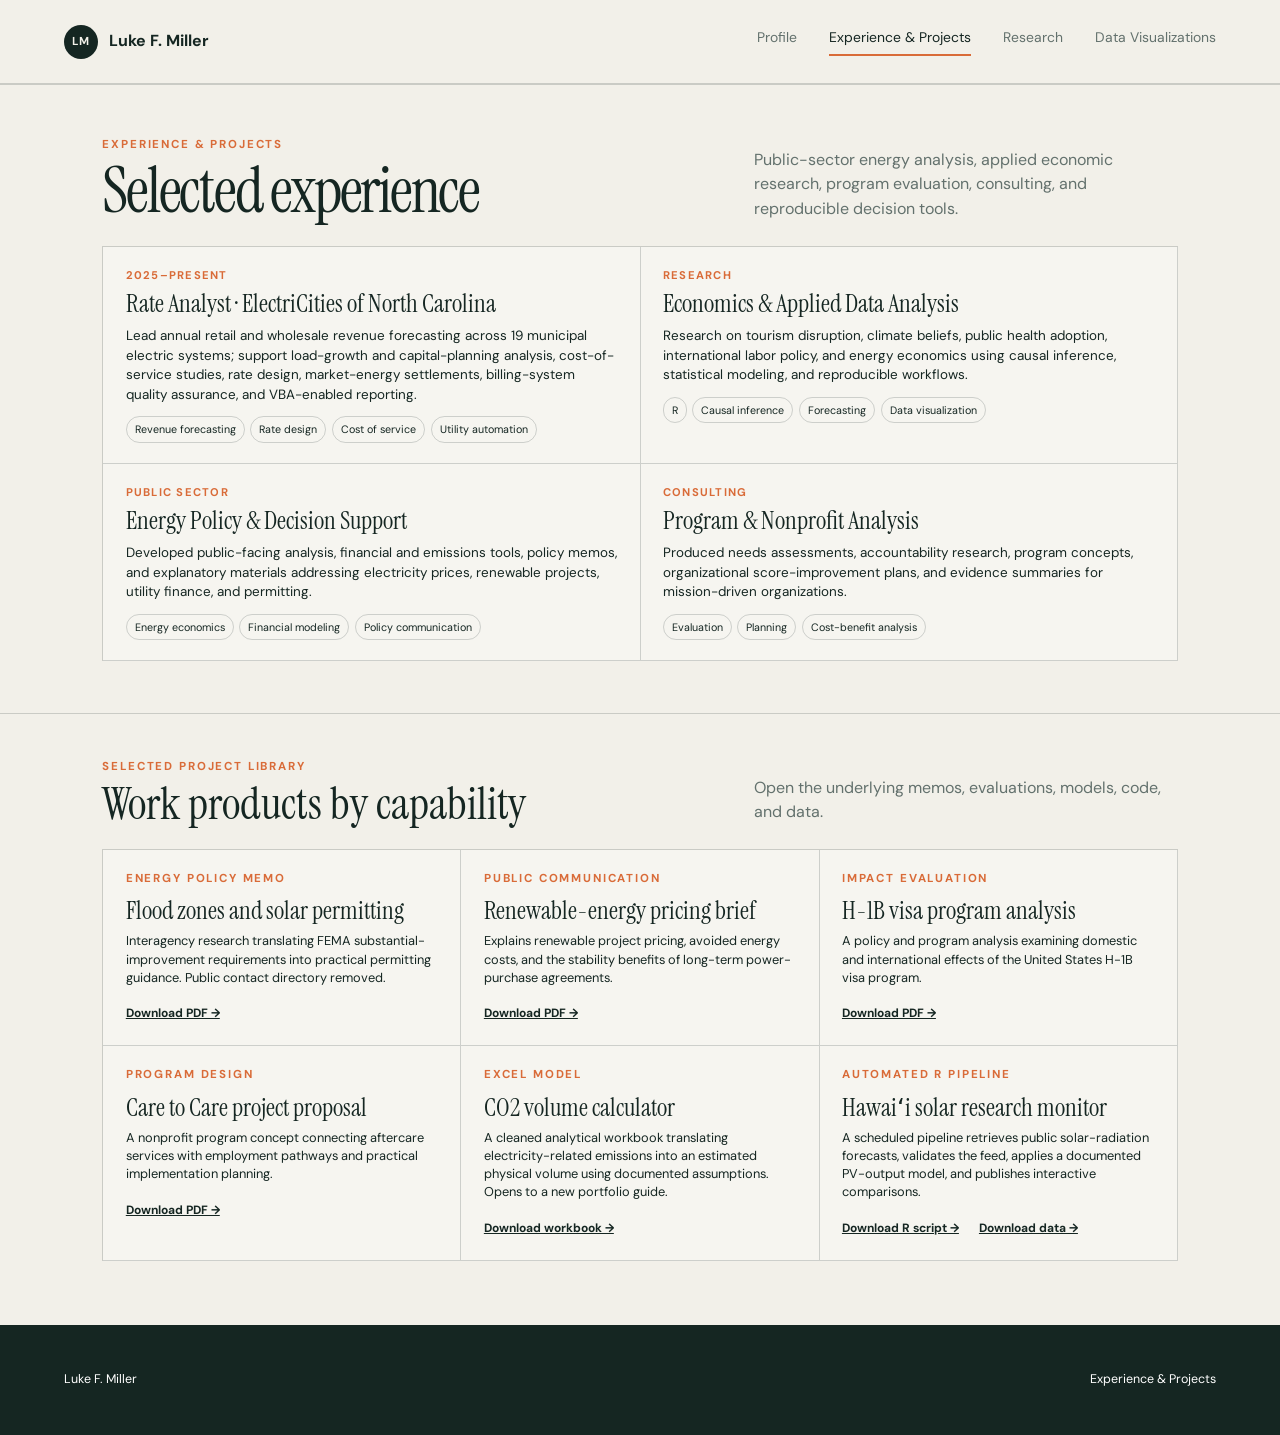
==== commit d5eb7a3b: "Tighten portfolio interior layouts" ====
--- a/docs/experience.html
+++ b/docs/experience.html
@@ -13,20 +13,18 @@
     <nav id="site-nav" aria-label="Primary"><a href="index.html">Profile</a><a class="active" href="experience.html">Experience &amp; Projects</a><a href="research.html">Research</a><a href="visualizations.html">Data Visualizations</a></nav>
   </header>
   <main id="main">
-    <section class="page-intro"><div class="eyebrow">Experience &amp; Projects</div><h1>Applied work,<br><em>documented clearly.</em></h1><p class="lede">Public-sector energy analysis, economic research, program evaluation, nonprofit consulting, teaching, and reproducible decision tools.</p></section>
-    <section class="section">
-      <div class="section-number">Selected experience</div>
-      <div class="timeline">
+    <section class="section experience-section compact-page-section">
+      <div class="compact-page-heading"><div><div class="section-number">Experience &amp; Projects</div><h1>Selected experience</h1></div><p>Public-sector energy analysis, applied economic research, program evaluation, consulting, and reproducible decision tools.</p></div>
+      <div class="timeline compact-timeline">
         <article><div class="date">2025–Present</div><div><h2>Rate Analyst · ElectriCities of North Carolina</h2><p>Lead annual retail and wholesale revenue forecasting across 19 municipal electric systems; support load-growth and capital-planning analysis, cost-of-service studies, rate design, market-energy settlements, billing-system quality assurance, and VBA-enabled reporting.</p><div class="tag-row"><span>Revenue forecasting</span><span>Rate design</span><span>Cost of service</span><span>Utility automation</span></div></div></article>
         <article><div class="date">Research</div><div><h2>Economics &amp; Applied Data Analysis</h2><p>Research on tourism disruption, climate beliefs, public health adoption, international labor policy, and energy economics using causal inference, statistical modeling, and reproducible workflows.</p><div class="tag-row"><span>R</span><span>Causal inference</span><span>Forecasting</span><span>Data visualization</span></div></div></article>
         <article><div class="date">Public sector</div><div><h2>Energy Policy &amp; Decision Support</h2><p>Developed public-facing analysis, financial and emissions tools, policy memos, and explanatory materials addressing electricity prices, renewable projects, utility finance, and permitting.</p><div class="tag-row"><span>Energy economics</span><span>Financial modeling</span><span>Policy communication</span></div></div></article>
         <article><div class="date">Consulting</div><div><h2>Program &amp; Nonprofit Analysis</h2><p>Produced needs assessments, accountability research, program concepts, organizational score-improvement plans, and evidence summaries for mission-driven organizations.</p><div class="tag-row"><span>Evaluation</span><span>Planning</span><span>Cost-benefit analysis</span></div></div></article>
       </div>
     </section>
-    <section class="section">
-      <div class="section-number">Selected project library</div>
-      <h2>Work products organized by capability.</h2>
-      <div class="project-grid">
+    <section class="section compact-project-section">
+      <div class="compact-section-heading"><div><div class="section-number">Selected project library</div><h2>Work products by capability</h2></div><p>Open the underlying memos, evaluations, models, code, and data.</p></div>
+      <div class="project-grid compact-project-grid">
         <article class="project"><div class="project-type">Energy policy memo</div><h3>Flood zones and solar permitting</h3><p>Interagency research translating FEMA substantial-improvement requirements into practical permitting guidance. Public contact directory removed.</p><a href="portfolio/public-sector-tools/flood-zone-solar-memo.pdf" download>Download PDF →</a></article>
         <article class="project"><div class="project-type">Public communication</div><h3>Renewable-energy pricing brief</h3><p>Explains renewable project pricing, avoided energy costs, and the stability benefits of long-term power-purchase agreements.</p><a href="portfolio/public-sector-tools/renewable-energy-pricing-brief.pdf" download>Download PDF →</a></article>
         <article class="project"><div class="project-type">Impact evaluation</div><h3>H-1B visa program analysis</h3><p>A policy and program analysis examining domestic and international effects of the United States H-1B visa program.</p><a href="portfolio/policy-evaluation/h1b-visa-impact-evaluation.pdf" download>Download PDF →</a></article>
--- a/docs/assets/styles.css
+++ b/docs/assets/styles.css
@@ -23,9 +23,37 @@
 @media(max-width:480px){.quick-proof,.location-cards{grid-template-columns:1fr}.energy-bars{overflow-x:auto;grid-template-columns:repeat(7,68px);padding-bottom:.7rem}.compact-hero{padding-top:3rem}}
 
 /* Portrait and document previews */
-.headshot{width:calc(100% + 4rem);height:235px;object-fit:cover;object-position:center 27%;display:block;margin:-2rem -2rem 1.5rem}
+.headshot{width:calc(100% + 4rem);height:380px;object-fit:cover;object-position:center 32%;display:block;margin:-2rem -2rem 1.5rem}
 .artifact-showcase{background:#e7e8e0}.showcase-heading{display:grid;grid-template-columns:1fr .7fr;gap:6vw;align-items:end;margin-bottom:2.5rem}.showcase-heading>p{color:var(--muted);max-width:520px}.document-grid{display:grid;grid-template-columns:repeat(3,1fr);gap:1.2rem}.document-card{display:grid;grid-template-columns:115px 1fr;min-height:250px;background:#fff;border:1px solid var(--line);text-decoration:none;overflow:hidden;transition:transform .2s,box-shadow .2s}.document-card:hover{transform:translateY(-4px);box-shadow:0 14px 30px rgba(21,38,34,.1)}.document-card img{width:100%;height:100%;object-fit:cover;object-position:top;border-right:1px solid var(--line)}.document-card>div{padding:1.2rem;display:flex;flex-direction:column}.document-card span{font-size:.63rem;text-transform:uppercase;letter-spacing:.13em;color:var(--accent);font-weight:700}.document-card h3{font-family:var(--serif);font-weight:400;font-size:1.45rem;line-height:1.03;margin:.8rem 0}.document-card p{font-size:.78rem;color:var(--muted)}.document-card b{font-size:.75rem;margin-top:auto}.featured-document{grid-column:span 2;grid-template-columns:210px 1fr}.featured-document h3{font-size:2rem}.publication-featured .pub-year{display:flex;flex-direction:column;gap:.7rem}.publication-featured .pub-year img{width:145px;border:1px solid var(--line);background:#fff}.publication-featured .pub-year span{text-transform:uppercase;letter-spacing:.1em;font-size:.65rem;color:var(--accent)}
 @media(max-width:1050px){.document-grid{grid-template-columns:1fr 1fr}.featured-document{grid-column:1/-1}}
 @media(max-width:850px){.showcase-heading{grid-template-columns:1fr}.document-grid{grid-template-columns:1fr}.featured-document{grid-column:auto;grid-template-columns:140px 1fr}}
 @media(max-width:480px){.document-card,.featured-document{grid-template-columns:100px 1fr}.document-card h3,.featured-document h3{font-size:1.3rem}.document-card p{display:none}}
 
+/* Compact interior pages */
+.compact-page-section{padding-top:clamp(2.2rem,4vw,3.8rem);padding-bottom:clamp(2.5rem,4vw,4rem)}
+.compact-page-heading,.compact-section-heading{display:grid;grid-template-columns:1fr minmax(280px,.72fr);gap:5vw;align-items:end;margin-bottom:1.5rem}
+.compact-page-heading h1,.research-summary h1{font-size:clamp(2.7rem,5vw,5rem);margin:.45rem 0 0;line-height:.95}
+.compact-page-heading p,.compact-section-heading p{max-width:560px;color:var(--muted);margin:0}
+.compact-timeline{display:grid;grid-template-columns:repeat(2,1fr);border-top:1px solid var(--line);border-left:1px solid var(--line)}
+.compact-timeline article{display:block;padding:1.25rem 1.4rem;border:0;border-right:1px solid var(--line);border-bottom:1px solid var(--line);background:rgba(255,255,255,.3)}
+.compact-timeline h2{font-size:1.55rem;line-height:1.05;margin:.4rem 0 .6rem}
+.compact-timeline p{font-size:.84rem;line-height:1.45;margin-bottom:.75rem}
+.compact-timeline .date{font-size:.7rem;text-transform:uppercase;letter-spacing:.11em;color:var(--accent)}
+.compact-timeline .tag-row{margin-top:.7rem;gap:.35rem}
+.compact-timeline .tag-row span{font-size:.67rem;padding:.25rem .5rem}
+.compact-project-section{padding-top:2.75rem;padding-bottom:4rem}
+.compact-section-heading h2{font-size:clamp(2rem,3.5vw,3.4rem);margin:.45rem 0 0}
+.compact-project-grid{grid-template-columns:repeat(3,1fr);margin-top:1.2rem}
+.compact-project-grid .project{min-height:0;padding:1.25rem 1.4rem}
+.compact-project-grid .project h3{font-size:1.55rem;line-height:1.05;margin:.65rem 0 .5rem}
+.compact-project-grid .project p{font-size:.8rem;line-height:1.42;margin-bottom:.85rem}
+.compact-project-grid .project a{font-size:.75rem}
+.research-summary{background:var(--teal);color:#fff}
+.research-summary .section-number{color:var(--lime)}
+.research-summary h1{color:#fff}
+.research-subtitle{font-size:clamp(1rem,1.8vw,1.25rem);color:#dbe5e2;max-width:850px;margin:1rem 0 1.35rem;padding-left:1.1rem;border-left:3px solid var(--lime)}
+.research-summary .tag-row{margin-top:0}
+.research-summary .tag-row span{border-color:rgba(255,255,255,.32);color:#fff}
+@media(max-width:850px){.headshot{height:380px;object-position:center 32%}.compact-page-heading,.compact-section-heading{grid-template-columns:1fr}.compact-timeline,.compact-project-grid{grid-template-columns:1fr}.compact-page-heading{margin-bottom:1.2rem}}
+@media(max-width:480px){.headshot{height:330px;object-position:center 31%}}
+
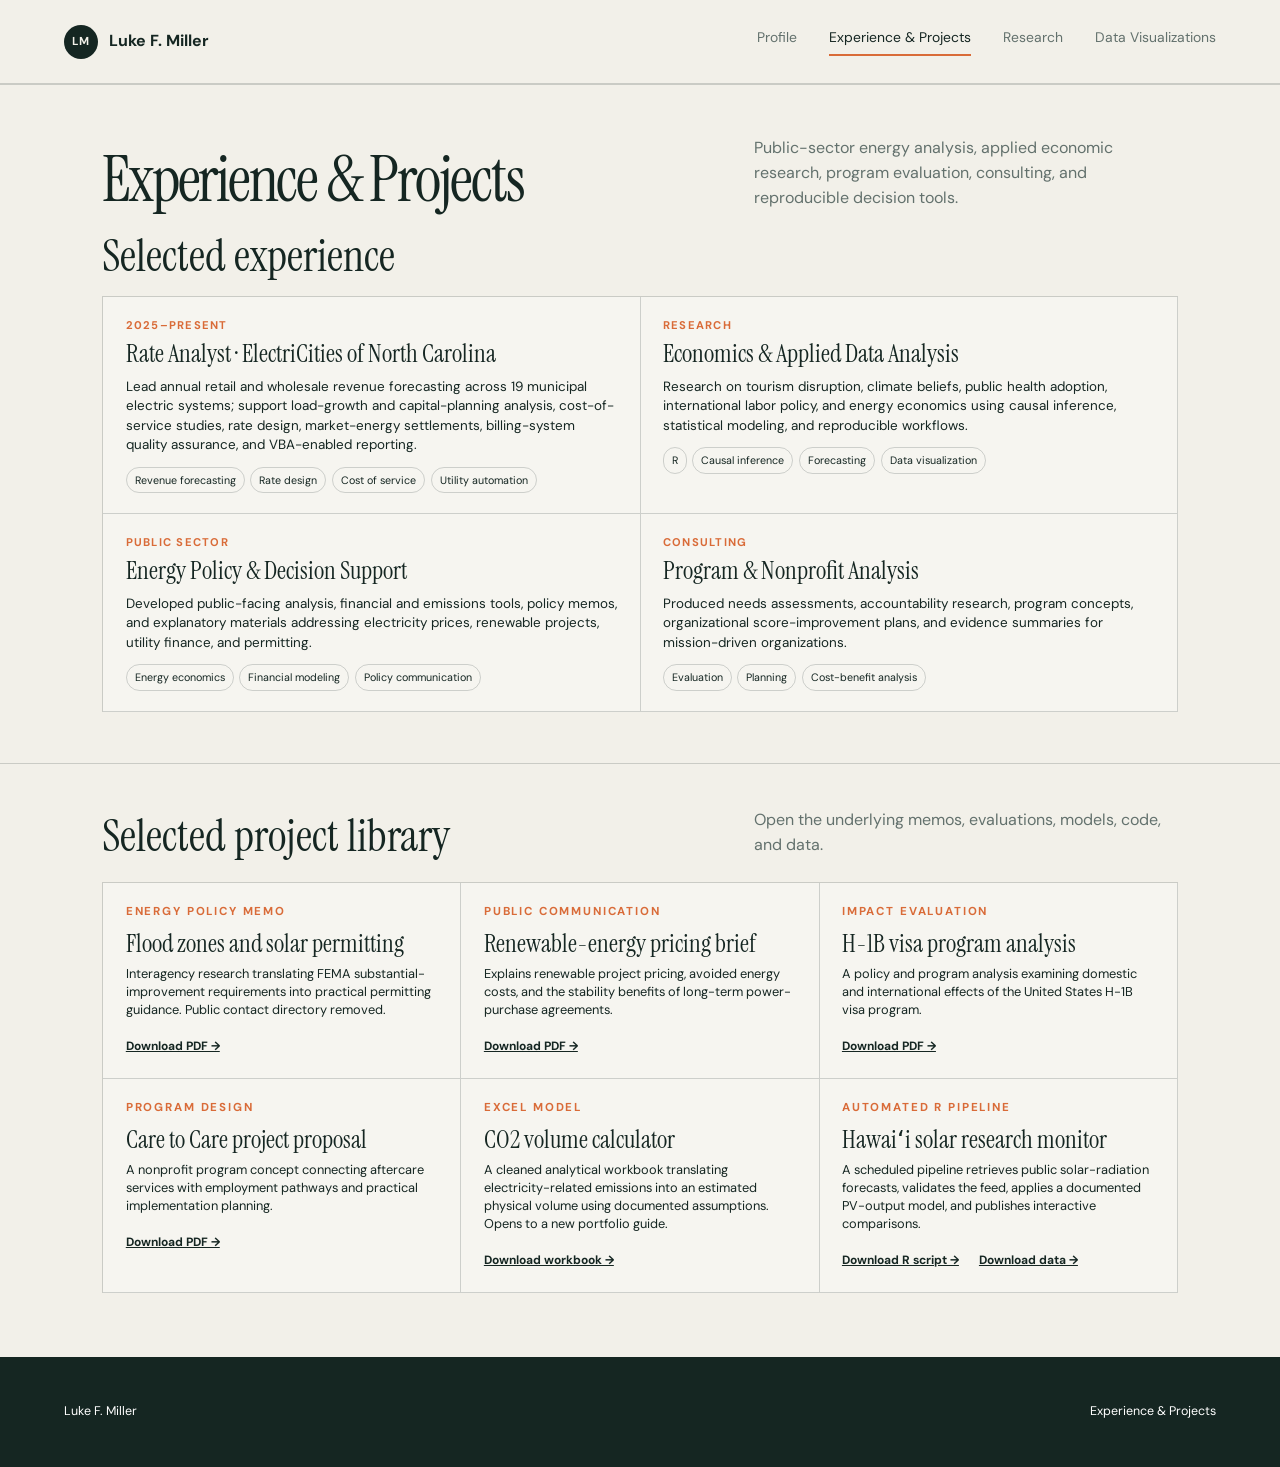
==== commit ea0a5136: "Use descriptive portfolio section headings" ====
--- a/docs/experience.html
+++ b/docs/experience.html
@@ -14,7 +14,8 @@
   </header>
   <main id="main">
     <section class="section experience-section compact-page-section">
-      <div class="compact-page-heading"><div><div class="section-number">Experience &amp; Projects</div><h1>Selected experience</h1></div><p>Public-sector energy analysis, applied economic research, program evaluation, consulting, and reproducible decision tools.</p></div>
+      <div class="compact-page-heading"><div><h1>Experience &amp; Projects</h1></div><p>Public-sector energy analysis, applied economic research, program evaluation, consulting, and reproducible decision tools.</p></div>
+      <h2 class="plain-section-title">Selected experience</h2>
       <div class="timeline compact-timeline">
         <article><div class="date">2025–Present</div><div><h2>Rate Analyst · ElectriCities of North Carolina</h2><p>Lead annual retail and wholesale revenue forecasting across 19 municipal electric systems; support load-growth and capital-planning analysis, cost-of-service studies, rate design, market-energy settlements, billing-system quality assurance, and VBA-enabled reporting.</p><div class="tag-row"><span>Revenue forecasting</span><span>Rate design</span><span>Cost of service</span><span>Utility automation</span></div></div></article>
         <article><div class="date">Research</div><div><h2>Economics &amp; Applied Data Analysis</h2><p>Research on tourism disruption, climate beliefs, public health adoption, international labor policy, and energy economics using causal inference, statistical modeling, and reproducible workflows.</p><div class="tag-row"><span>R</span><span>Causal inference</span><span>Forecasting</span><span>Data visualization</span></div></div></article>
@@ -23,7 +24,7 @@
       </div>
     </section>
     <section class="section compact-project-section">
-      <div class="compact-section-heading"><div><div class="section-number">Selected project library</div><h2>Work products by capability</h2></div><p>Open the underlying memos, evaluations, models, code, and data.</p></div>
+      <div class="compact-section-heading"><div><h2>Selected project library</h2></div><p>Open the underlying memos, evaluations, models, code, and data.</p></div>
       <div class="project-grid compact-project-grid">
         <article class="project"><div class="project-type">Energy policy memo</div><h3>Flood zones and solar permitting</h3><p>Interagency research translating FEMA substantial-improvement requirements into practical permitting guidance. Public contact directory removed.</p><a href="portfolio/public-sector-tools/flood-zone-solar-memo.pdf" download>Download PDF →</a></article>
         <article class="project"><div class="project-type">Public communication</div><h3>Renewable-energy pricing brief</h3><p>Explains renewable project pricing, avoided energy costs, and the stability benefits of long-term power-purchase agreements.</p><a href="portfolio/public-sector-tools/renewable-energy-pricing-brief.pdf" download>Download PDF →</a></article>
--- a/docs/assets/styles.css
+++ b/docs/assets/styles.css
@@ -3,7 +3,7 @@
 *{box-sizing:border-box}html{scroll-behavior:smooth}body{margin:0;background:var(--paper);color:var(--ink);font-family:var(--sans);line-height:1.55}.skip-link{position:absolute;left:-999px}.skip-link:focus{left:1rem;top:1rem;background:#fff;padding:.75rem;z-index:99}a{color:inherit}.site-header{height:84px;padding:0 clamp(1.25rem,5vw,5rem);display:flex;align-items:center;justify-content:space-between;border-bottom:1px solid var(--line);position:relative}.brand{text-decoration:none;font-weight:700;display:flex;align-items:center;gap:.7rem}.brand span{display:grid;place-items:center;width:34px;height:34px;border-radius:50%;background:var(--ink);color:var(--paper);font-size:.72rem;letter-spacing:.08em}.site-header nav{display:flex;gap:clamp(1rem,2.5vw,2.5rem)}.site-header nav a{text-decoration:none;color:var(--muted);font-size:.87rem}.site-header nav a:hover,.site-header nav a.active{color:var(--ink)}.site-header nav a.active{border-bottom:2px solid var(--accent);padding-bottom:.35rem}.nav-toggle{display:none;border:1px solid var(--ink);background:transparent;padding:.55rem .8rem}
 main{min-height:70vh}.hero,.page-intro{padding:clamp(5rem,10vw,10rem) clamp(1.25rem,8vw,8rem) 4rem}.hero{min-height:calc(100vh - 84px)}.eyebrow,.section-number,.project-type,.pub-kind{text-transform:uppercase;letter-spacing:.16em;font-size:.72rem;font-weight:700;color:var(--accent)}h1,h2,h3,p{margin-top:0}h1{font-family:var(--serif);font-size:clamp(4rem,9vw,8.5rem);line-height:.87;font-weight:400;max-width:1100px;margin:1.5rem 0 2rem;letter-spacing:-.035em}h1 em,h2 em{color:var(--accent);font-weight:400}.lede{font-size:clamp(1.1rem,2vw,1.4rem);max-width:720px;color:#43524e}.actions{display:flex;gap:.8rem;flex-wrap:wrap;margin:2.5rem 0}.button{display:inline-flex;align-items:center;justify-content:center;text-decoration:none;border:1px solid var(--ink);padding:.9rem 1.25rem;font-weight:600;font-size:.88rem}.button.primary{background:var(--ink);color:#fff}.button.secondary{background:transparent}.button.small{padding:.65rem 1rem}.hero-rule{height:1px;background:var(--line);margin:clamp(4rem,9vw,8rem) 0 1.5rem}.contact-strip{display:flex;flex-wrap:wrap;gap:1.5rem}.contact-strip a{font-size:.82rem;text-decoration:none;border-bottom:1px solid var(--line)}
 .section{padding:clamp(4rem,8vw,8rem) clamp(1.25rem,8vw,8rem);border-top:1px solid var(--line)}.split{display:grid;grid-template-columns:minmax(240px,1fr) minmax(300px,1fr);gap:8vw}.section h2{font-family:var(--serif);font-size:clamp(2.6rem,5vw,5rem);font-weight:400;line-height:.95;margin:1rem 0}.prose{font-size:1.05rem;max-width:700px}.muted{color:var(--muted)}code{font-size:.88em;background:rgba(255,255,255,.6);padding:.14rem .35rem}.text-link{font-weight:700;text-decoration:none;border-bottom:1px solid}
-.feature-grid{display:grid;grid-template-columns:repeat(3,1fr);margin:0 clamp(1.25rem,5vw,5rem) clamp(4rem,8vw,8rem)}.feature-card{min-height:360px;background:#fff;padding:2rem;display:flex;flex-direction:column;text-decoration:none;border-right:1px solid var(--line);transition:transform .2s}.feature-card:hover{transform:translateY(-5px)}.feature-card span{font-size:.75rem;text-transform:uppercase;letter-spacing:.15em}.feature-card h3{font-family:var(--serif);font-size:2.4rem;line-height:1.05;font-weight:400;margin:auto 0}.feature-card b{font-size:.85rem}.feature-card.dark{background:var(--teal);color:#fff}.feature-card.accent{background:var(--lime)}.resume-preview{display:grid;grid-template-columns:1fr 1.2fr;gap:6vw;background:var(--white)}.resume-preview iframe{width:100%;height:620px;border:1px solid var(--line);background:#eee}
+.feature-grid{display:grid;grid-template-columns:repeat(3,1fr);margin:0 clamp(1.25rem,5vw,5rem) clamp(4rem,8vw,8rem)}.feature-card{min-height:360px;background:#fff;padding:2rem;display:flex;flex-direction:column;text-decoration:none;border-right:1px solid var(--line);transition:transform .2s}.feature-card:hover{transform:translateY(-5px)}.feature-card span{font-size:.75rem;text-transform:uppercase;letter-spacing:.15em}.feature-card h3{font-family:var(--serif);font-size:2.4rem;line-height:1.05;font-weight:400;margin:auto 0 1rem}.feature-card p{font-size:.88rem;color:var(--muted);max-width:290px}.feature-card.dark p{color:#dbe5e2}.feature-card b{font-size:.85rem;margin-top:auto}.feature-card.dark{background:var(--teal);color:#fff}.feature-card.accent{background:var(--lime)}.resume-preview{display:grid;grid-template-columns:1fr 1.2fr;gap:6vw;background:var(--white)}.resume-preview iframe{width:100%;height:620px;border:1px solid var(--line);background:#eee}
 .page-intro{padding-bottom:7rem}.page-intro h1{font-size:clamp(3.8rem,8vw,7.5rem)}.timeline article,.publication-list article{display:grid;grid-template-columns:180px 1fr;border-top:1px solid var(--line);padding:2.2rem 0}.timeline h2,.publication-list h2{font-family:var(--serif);font-size:2rem;font-weight:400;margin-bottom:.5rem}.date,.pub-year{font-weight:700;color:var(--muted)}.tag-row{display:flex;flex-wrap:wrap;gap:.5rem;margin-top:1.2rem}.tag-row span{border:1px solid var(--line);border-radius:20px;padding:.35rem .7rem;font-size:.75rem}.tag-row.large span{font-size:.9rem;padding:.55rem 1rem}.project-grid{display:grid;grid-template-columns:repeat(2,1fr);margin-top:3rem;border-top:1px solid var(--line);border-left:1px solid var(--line)}.project{min-height:270px;padding:2rem;border-right:1px solid var(--line);border-bottom:1px solid var(--line);background:rgba(255,255,255,.32)}.project h3{font-family:var(--serif);font-size:2rem;font-weight:400;margin:1.2rem 0 .7rem}.project a,.publication-list a{font-weight:700;font-size:.85rem;margin-right:1rem}.research-hero{background:var(--teal);color:#fff}.research-hero .lede{color:#dbe5e2}
 .dashboard-intro{padding-bottom:4rem}.dashboard-shell{margin:0 clamp(1.25rem,5vw,5rem) 6rem;background:#fff;border:1px solid var(--line)}.dashboard-toolbar{display:flex;justify-content:space-between;align-items:center;padding:1rem 1.5rem;border-bottom:1px solid var(--line)}.dashboard-toolbar>div{display:flex;align-items:center;gap:.65rem}.dashboard-toolbar small{color:var(--muted);margin-left:.5rem}.status-dot{width:9px;height:9px;background:#4ea867;border-radius:50%;box-shadow:0 0 0 4px rgba(78,168,103,.15)}.metric-grid{display:grid;grid-template-columns:repeat(4,1fr)}.metric{padding:1.5rem;border-right:1px solid var(--line);border-bottom:1px solid var(--line)}.metric:last-child{border-right:0}.metric span,.metric small{display:block;color:var(--muted);font-size:.78rem}.metric strong{display:block;font-family:var(--serif);font-size:3.3rem;font-weight:400;line-height:1;margin:.8rem 0}.metric small{white-space:nowrap;overflow:hidden;text-overflow:ellipsis}.chart-panel,.table-panel{padding:2rem;border-bottom:1px solid var(--line)}.chart-heading{display:flex;justify-content:space-between;align-items:flex-end;gap:2rem;margin-bottom:2rem}.chart-heading h2{font-family:var(--serif);font-size:2.2rem;font-weight:400;margin:.3rem 0 0}.chart-heading label{font-size:.8rem}.chart-heading select{margin-left:.5rem;padding:.5rem;background:#fff;border:1px solid var(--line)}.bar-chart{display:grid;gap:.8rem}.bar-row{display:grid;grid-template-columns:70px 1fr 40px;gap:1rem;align-items:center;font-size:.78rem}.bar-row>div{height:24px;background:#edf0eb}.bar-row i{display:block;height:100%;min-width:2px;background:var(--accent);transition:width .3s}.table-scroll{overflow:auto}table{width:100%;border-collapse:collapse;font-size:.84rem}th,td{text-align:left;padding:.85rem;border-bottom:1px solid var(--line)}th{text-transform:uppercase;letter-spacing:.08em;font-size:.67rem;color:var(--muted)}.mag{display:grid;place-items:center;width:38px;height:38px;border-radius:50%;background:var(--lime)}.methodology{background:#e5e7df}
 footer{min-height:110px;padding:2rem clamp(1.25rem,5vw,5rem);display:flex;align-items:center;justify-content:space-between;background:var(--ink);color:#fff;font-size:.78rem}
@@ -23,7 +23,7 @@
 @media(max-width:480px){.quick-proof,.location-cards{grid-template-columns:1fr}.energy-bars{overflow-x:auto;grid-template-columns:repeat(7,68px);padding-bottom:.7rem}.compact-hero{padding-top:3rem}}
 
 /* Portrait and document previews */
-.headshot{width:calc(100% + 4rem);height:380px;object-fit:cover;object-position:center 32%;display:block;margin:-2rem -2rem 1.5rem}
+.headshot{width:180px;height:215px;object-fit:cover;object-position:center 44%;display:block;margin:0 0 1.35rem;border:3px solid var(--lime)}
 .artifact-showcase{background:#e7e8e0}.showcase-heading{display:grid;grid-template-columns:1fr .7fr;gap:6vw;align-items:end;margin-bottom:2.5rem}.showcase-heading>p{color:var(--muted);max-width:520px}.document-grid{display:grid;grid-template-columns:repeat(3,1fr);gap:1.2rem}.document-card{display:grid;grid-template-columns:115px 1fr;min-height:250px;background:#fff;border:1px solid var(--line);text-decoration:none;overflow:hidden;transition:transform .2s,box-shadow .2s}.document-card:hover{transform:translateY(-4px);box-shadow:0 14px 30px rgba(21,38,34,.1)}.document-card img{width:100%;height:100%;object-fit:cover;object-position:top;border-right:1px solid var(--line)}.document-card>div{padding:1.2rem;display:flex;flex-direction:column}.document-card span{font-size:.63rem;text-transform:uppercase;letter-spacing:.13em;color:var(--accent);font-weight:700}.document-card h3{font-family:var(--serif);font-weight:400;font-size:1.45rem;line-height:1.03;margin:.8rem 0}.document-card p{font-size:.78rem;color:var(--muted)}.document-card b{font-size:.75rem;margin-top:auto}.featured-document{grid-column:span 2;grid-template-columns:210px 1fr}.featured-document h3{font-size:2rem}.publication-featured .pub-year{display:flex;flex-direction:column;gap:.7rem}.publication-featured .pub-year img{width:145px;border:1px solid var(--line);background:#fff}.publication-featured .pub-year span{text-transform:uppercase;letter-spacing:.1em;font-size:.65rem;color:var(--accent)}
 @media(max-width:1050px){.document-grid{grid-template-columns:1fr 1fr}.featured-document{grid-column:1/-1}}
 @media(max-width:850px){.showcase-heading{grid-template-columns:1fr}.document-grid{grid-template-columns:1fr}.featured-document{grid-column:auto;grid-template-columns:140px 1fr}}
@@ -33,6 +33,7 @@
 .compact-page-section{padding-top:clamp(2.2rem,4vw,3.8rem);padding-bottom:clamp(2.5rem,4vw,4rem)}
 .compact-page-heading,.compact-section-heading{display:grid;grid-template-columns:1fr minmax(280px,.72fr);gap:5vw;align-items:end;margin-bottom:1.5rem}
 .compact-page-heading h1,.research-summary h1{font-size:clamp(2.7rem,5vw,5rem);margin:.45rem 0 0;line-height:.95}
+.descriptive-title{font-size:clamp(3.3rem,6.5vw,6.6rem)!important;line-height:.92!important}.plain-section-title{font-family:var(--serif);font-size:clamp(2rem,3.5vw,3.3rem)!important;font-weight:400;margin:0 0 1.2rem!important}
 .compact-page-heading p,.compact-section-heading p{max-width:560px;color:var(--muted);margin:0}
 .compact-timeline{display:grid;grid-template-columns:repeat(2,1fr);border-top:1px solid var(--line);border-left:1px solid var(--line)}
 .compact-timeline article{display:block;padding:1.25rem 1.4rem;border:0;border-right:1px solid var(--line);border-bottom:1px solid var(--line);background:rgba(255,255,255,.3)}
@@ -54,6 +55,5 @@
 .research-subtitle{font-size:clamp(1rem,1.8vw,1.25rem);color:#dbe5e2;max-width:850px;margin:1rem 0 1.35rem;padding-left:1.1rem;border-left:3px solid var(--lime)}
 .research-summary .tag-row{margin-top:0}
 .research-summary .tag-row span{border-color:rgba(255,255,255,.32);color:#fff}
-@media(max-width:850px){.headshot{height:380px;object-position:center 32%}.compact-page-heading,.compact-section-heading{grid-template-columns:1fr}.compact-timeline,.compact-project-grid{grid-template-columns:1fr}.compact-page-heading{margin-bottom:1.2rem}}
-@media(max-width:480px){.headshot{height:330px;object-position:center 31%}}
+@media(max-width:850px){.compact-page-heading,.compact-section-heading{grid-template-columns:1fr}.compact-timeline,.compact-project-grid{grid-template-columns:1fr}.compact-page-heading{margin-bottom:1.2rem}}
 
